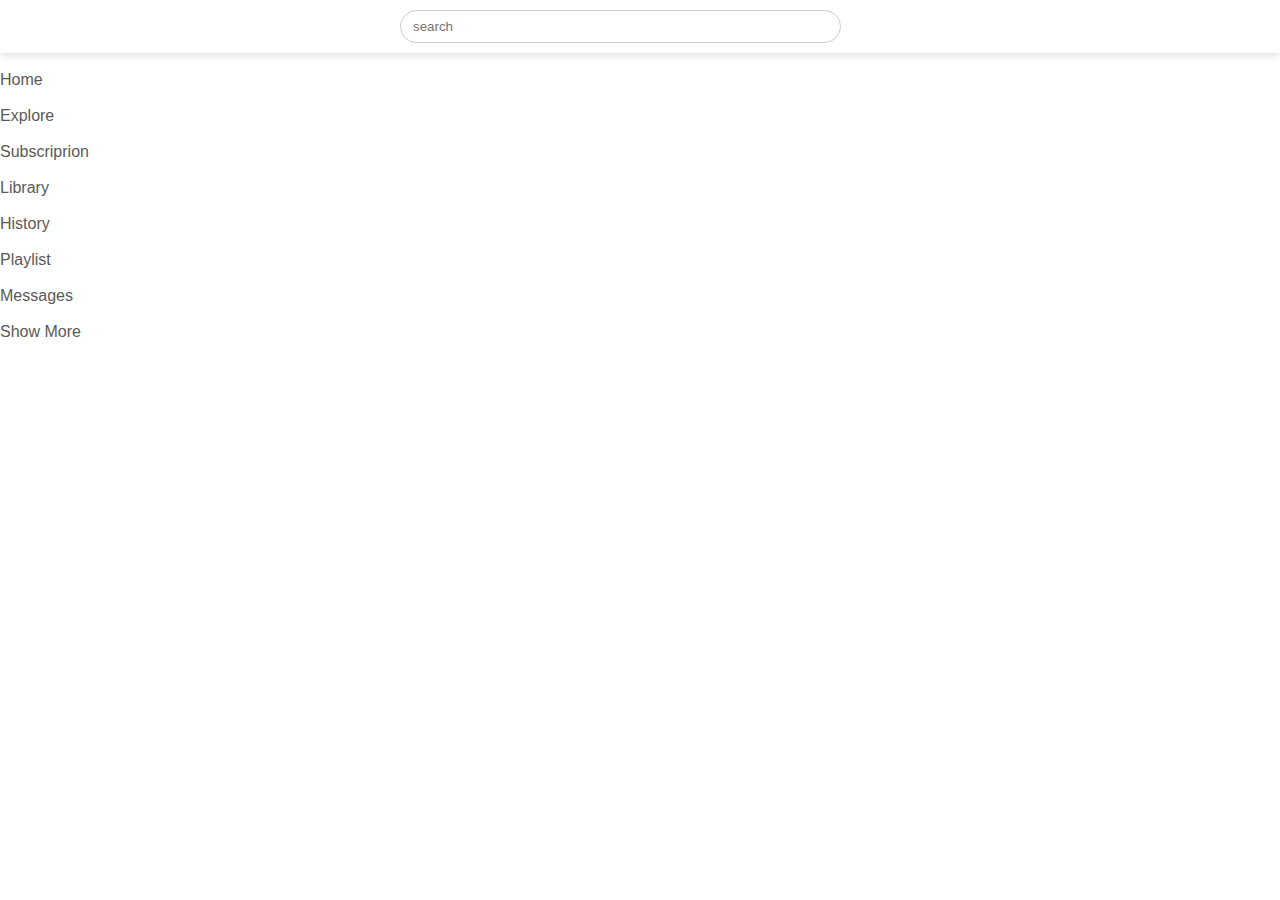
==== index.html @ 0145a204 "Navbar comleted" ====
<!DOCTYPE html>
<html lang="en">
<head>
  <meta charset="UTF-8">
  <meta http-equiv="X-UA-Compatible" content="IE=edge">
  <meta name="viewport" content="width=device-width, initial-scale=1.0">
  <title>You Tube Clone</title>
  <link rel="stylesheet" href="style.css">
</head>
<body>
  
  <nav class="flex-div">
    <div class="nav-left flex-div">
      <img src="images/menu.png" alt="" class="menu-icon">
      <img src="imges/logo.png" alt="" class="logo">
    </div>
    <div class="nav-middle flex-div">
      <div class="search-box flex-div">
        <input type="text" name="" id="" placeholder="search">
        <img src="images/search.png" alt="">
      </div>
      <img src="images/voice-search.png" alt="" class="mic-icon">
    </div>
    <div class="nav-right flex-div">
      <img src="images/upload.png" alt="">
      <img src="images/more.png" alt="">
      <img src="images/notification.png" alt="">
      <img src="images/jack.png" alt="" class="user-icon">
    </div>
  </nav>
  <!-- -------------------------sidebar--------------------- -->
  <div class="sidebar">
    <div class="shortcut-links">
      <a href=""><img src="images/home.png" alt=""><p>Home</p></a>
      <a href=""><img src="images/explore.png" alt=""><p>Explore</p></a>
      <a href=""><img src="images/subscriprion.png" alt=""><p>Subscriprion</p></a>
      <a href=""><img src="images/library.png" alt=""><p>Library</p></a>
      <a href=""><img src="images/history.png" alt=""><p>History</p></a>
      <a href=""><img src="images/playlist.png" alt=""><p>Playlist</p></a>
      <a href=""><img src="images/messages.png" alt=""><p>Messages</p></a>
      <a href=""><img src="images/show-more.png" alt=""><p>Show More</p></a>      
    </div>
  </div>


</body>
</html>
---- style.css ----
*{
  margin: 0; 
  padding: 0;
  font-family:'Segoe UI', Tahoma, Geneva, Verdana, sans-serif;
  box-sizing: border-box;
}
a{
  text-decoration: none;
  color: #5a5a5a;
}
img{
  cursor: pointer;
}
.flex-div{
  display: flex;
  align-items: center;
}
nav{
  padding: 10px 2%;
  justify-content: space-between;
  box-shadow: 0 0 10px rgba(0, 0, 0, 0.2);
  background: #fff;
  position: sticky;
  top:0;
  z-index: 10;
}
.nav-right img{
  width: 25px;
  margin-right: 25px;
}
.nav-right .user-icon{
  width: 35px;
  border-radius: 50%;
  margin-right: 0;
}
.nav-left .menu-icon{
  width: 22px;
  margin-right: 25px;
}
.nav-left .logo{
  width: 130px;
}
.nav-middle .mic-icon{
  width: 16px;
}
.nav-middle .search-box{
  border: 1px solid #ccc;
  margin-right: 15px;
  padding: 8px 12px;
  border-radius: 25px;
}
.nav-middle .search-box input{
  width: 400px;
  border: 0;
  outline: 0;
  background: transparent;
}
.nav-middle .search-box img{
  width: 15px;
  
}
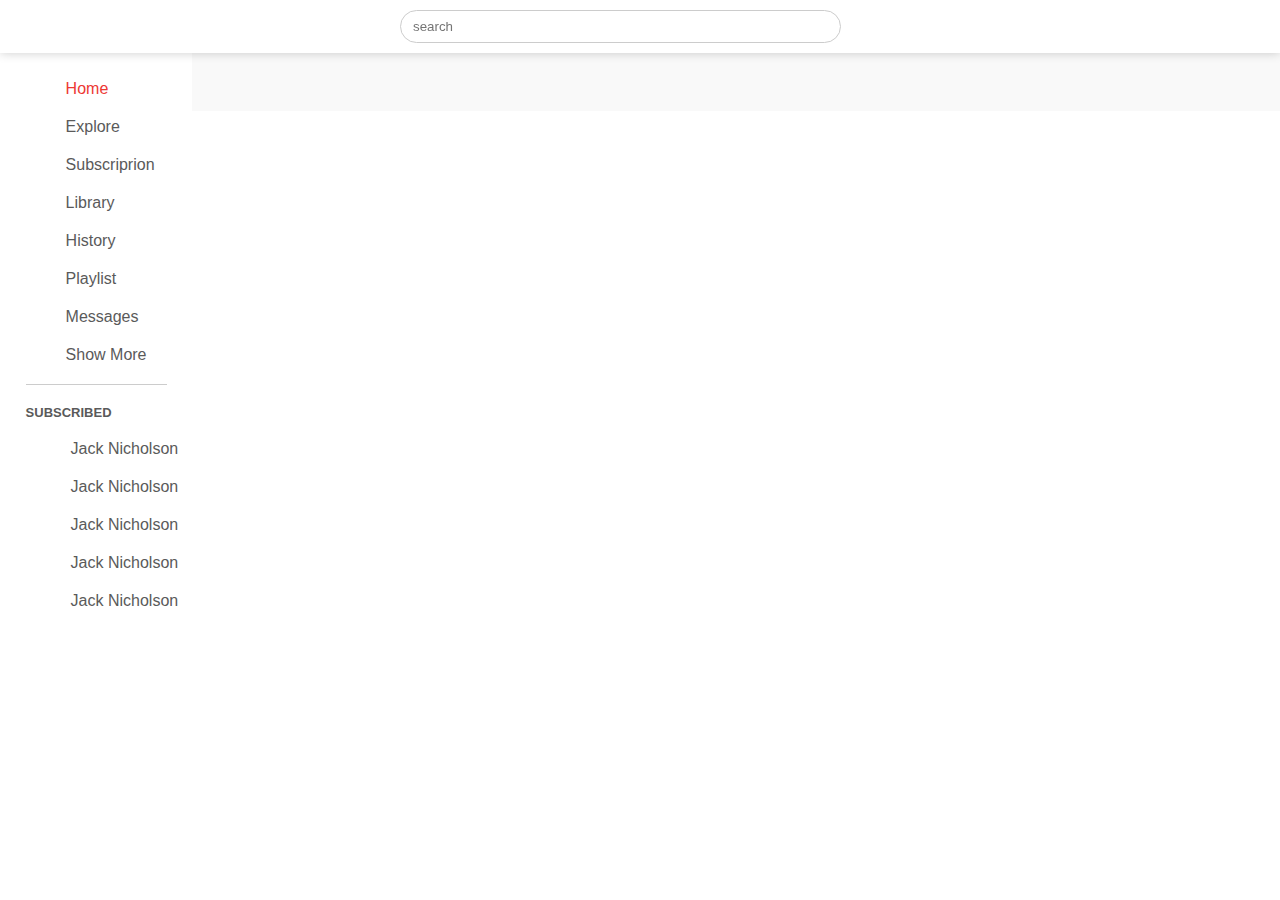
==== commit d0e46b30: "sidebar section completed" ====
--- a/index.html
+++ b/index.html
@@ -12,7 +12,7 @@
   <nav class="flex-div">
     <div class="nav-left flex-div">
       <img src="images/menu.png" alt="" class="menu-icon">
-      <img src="imges/logo.png" alt="" class="logo">
+      <img src="images/logo.png" alt="" class="logo">
     </div>
     <div class="nav-middle flex-div">
       <div class="search-box flex-div">
@@ -38,10 +38,32 @@
       <a href=""><img src="images/history.png" alt=""><p>History</p></a>
       <a href=""><img src="images/playlist.png" alt=""><p>Playlist</p></a>
       <a href=""><img src="images/messages.png" alt=""><p>Messages</p></a>
-      <a href=""><img src="images/show-more.png" alt=""><p>Show More</p></a>      
+      <a href=""><img src="images/show-more.png" alt=""><p>Show More</p></a>
+      <hr>     
+    </div>
+    <div class="subscribed-list">
+      <h3>SUBSCRIBED</h3>
+      <a href=""><img src="images/Jack.png" alt=""><p>Jack Nicholson</p></a>
+      <a href=""><img src="images/Jack.png" alt=""><p>Jack Nicholson</p></a>
+      <a href=""><img src="images/Jack.png" alt=""><p>Jack Nicholson</p></a>
+      <a href=""><img src="images/Jack.png" alt=""><p>Jack Nicholson</p></a>
+      <a href=""><img src="images/Jack.png" alt=""><p>Jack Nicholson</p></a>
     </div>
   </div>
 
+  <!-- =========================main================ -->
 
+  <div class="container">
+    <div class="banner">
+      <img src="images/bnner.png" alt="">
+    </div>
+    <div class="list-container">
+      <div class="video-list"></div>
+    </div>
+
+
+  </div>
+
+<script src="./script.js"></script>
 </body>
 </html>--- a/style.css
+++ b/style.css
@@ -57,5 +57,82 @@
 }
 .nav-middle .search-box img{
   width: 15px;
-  
+}
+
+/* ======sidebar========= */
+.sidebar{
+  background: #fff;
+  width: 15%;
+  height: 100vh;
+  position: fixed;
+  top: 0;
+  padding-left: 2%;
+  padding-top: 80px;
+}
+.shortcut-links a img{
+  width: 20px;
+  margin-right: 20px;
+}
+.shortcut-links a{
+  display: flex;
+  align-items: center;
+  margin-bottom: 20px;
+  width: fit-content;
+  flex-wrap: wrap;
+}
+.shortcut-links a:first-child{
+  color: #ed3833;
+}
+.sidebar hr{
+  border: 0;
+  height: 1px;
+  background: #ccc;
+  width: 85%;
+}
+.subscribed-list h3{
+  font-size: 13px;
+  margin: 20px 0;
+  color: #5a5a5a;
+}
+.subscribed-list a{
+  display: flex;
+  align-items: center;
+  margin-bottom: 20px;
+  width: fit-content;
+  flex-wrap: wrap;
+}
+.subscribed-list a img{
+  width: 25px;
+  border-radius: 50%;
+  margin-right: 20px;
+}
+.small-sidebar{
+  width: 5%;
+}
+.small-sidebar a p{
+  display: none;
+}
+.small-sidebar h3{
+  display: none;
+}
+.small-sidebar hr{
+  width: 50%;
+  margin-bottom: 25px;
+}
+
+/* =============main=============== */
+
+.container{
+  background: #f9f9f9;
+  padding-left: 17%;
+  padding-right: 2%;
+  padding-top:20px;
+  padding-bottom: 20px;
+}
+.banner{
+  width: 100%;
+}
+.banner img{
+  width: 100%;
+  border-radius: 8px;
 }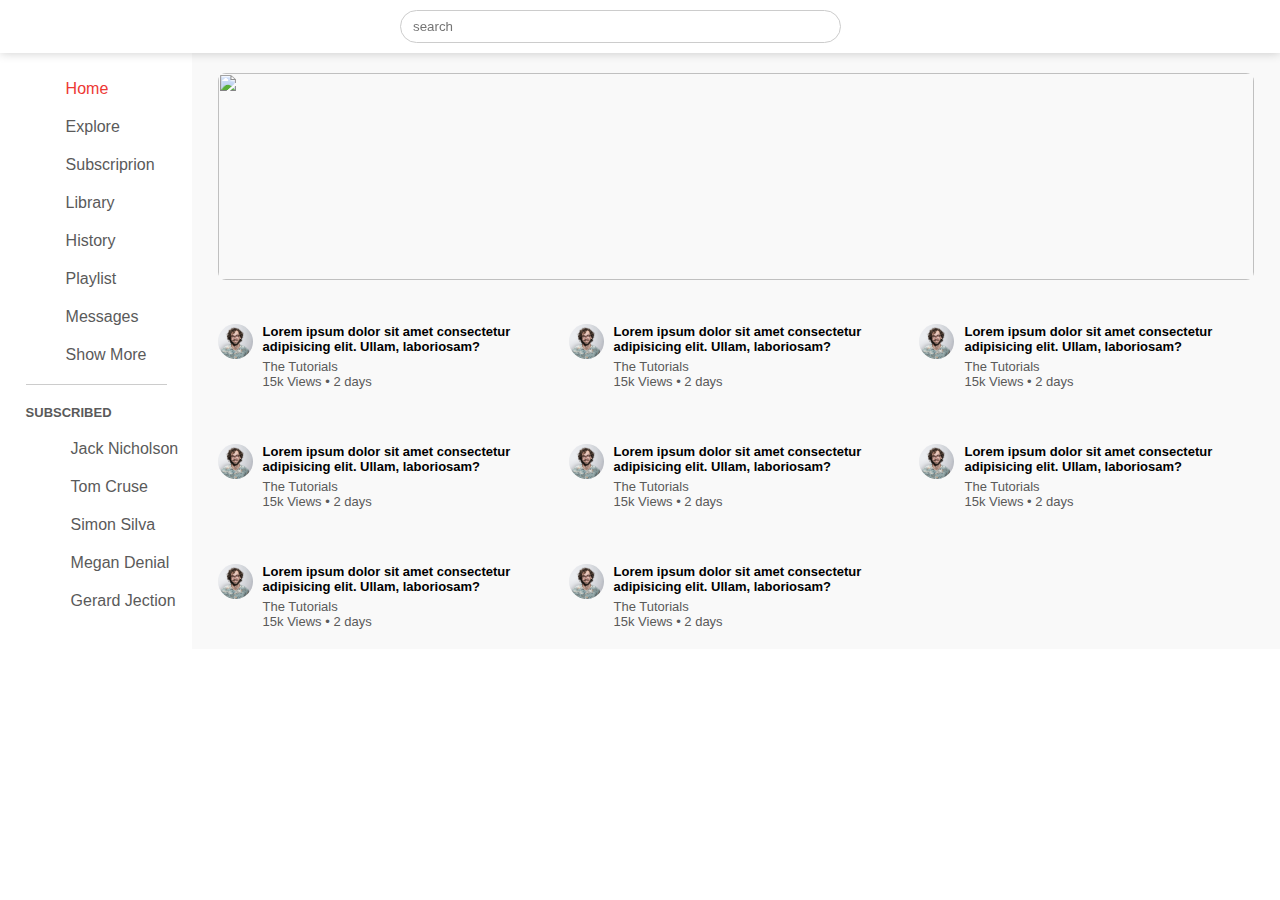
==== commit 64205fb5: "Main section Completed" ====
--- a/index.html
+++ b/index.html
@@ -8,12 +8,14 @@
   <link rel="stylesheet" href="style.css">
 </head>
 <body>
-  
+  <!-- ------nav section start it's divide into 3 part---------- -->
+  <!-- --------------nav-left----------- -->
   <nav class="flex-div">
     <div class="nav-left flex-div">
       <img src="images/menu.png" alt="" class="menu-icon">
       <img src="images/logo.png" alt="" class="logo">
     </div>
+    <!-- -----------nav-middle--------------------- -->
     <div class="nav-middle flex-div">
       <div class="search-box flex-div">
         <input type="text" name="" id="" placeholder="search">
@@ -21,6 +23,7 @@
       </div>
       <img src="images/voice-search.png" alt="" class="mic-icon">
     </div>
+    <!-- ----------------nav-right-------------------- -->
     <div class="nav-right flex-div">
       <img src="images/upload.png" alt="">
       <img src="images/more.png" alt="">
@@ -28,7 +31,10 @@
       <img src="images/jack.png" alt="" class="user-icon">
     </div>
   </nav>
-  <!-- -------------------------sidebar--------------------- -->
+  <!-- ------------------nav section END----------------- -->
+
+
+  <!-- -------------------sidebar start--------------------- -->
   <div class="sidebar">
     <div class="shortcut-links">
       <a href=""><img src="images/home.png" alt=""><p>Home</p></a>
@@ -44,24 +50,113 @@
     <div class="subscribed-list">
       <h3>SUBSCRIBED</h3>
       <a href=""><img src="images/Jack.png" alt=""><p>Jack Nicholson</p></a>
-      <a href=""><img src="images/Jack.png" alt=""><p>Jack Nicholson</p></a>
-      <a href=""><img src="images/Jack.png" alt=""><p>Jack Nicholson</p></a>
-      <a href=""><img src="images/Jack.png" alt=""><p>Jack Nicholson</p></a>
-      <a href=""><img src="images/Jack.png" alt=""><p>Jack Nicholson</p></a>
+      <a href=""><img src="images/tom.png" alt=""><p>Tom Cruse</p></a>
+      <a href=""><img src="images/simon.png" alt=""><p>Simon Silva</p></a>
+      <a href=""><img src="images/megan.png" alt=""><p>Megan Denial</p></a>
+      <a href=""><img src="images/gerard.png" alt=""><p>Gerard Jection</p></a>
     </div>
   </div>
+    <!-- -------------------sidebar END--------------------- -->
 
-  <!-- =========================main================ -->
+
+  <!-- =========================main start ================ -->
 
   <div class="container">
     <div class="banner">
-      <img src="images/bnner.png" alt="">
+      <img src="images/banner.png" alt="" class="banner-image">
     </div>
     <div class="list-container">
-      <div class="video-list"></div>
+      <div class="video-list">
+        <a href=""><img src="images/thumbnail1.png" class="thumbnail" alt=""></a>
+        <div class="flex-div">
+          <img src="Images/Jack.png" alt="">
+          <div class="video-info">
+            <a href="">Lorem ipsum dolor sit amet consectetur adipisicing elit. Ullam, laboriosam?</a>
+            <p>The Tutorials</p>
+            <p>15k Views &bull; 2 days</p>
+          </div>
+        </div>
+      </div>
+      <div class="video-list">
+        <a href=""><img src="images/thumbnail2.png" class="thumbnail" alt=""></a>
+        <div class="flex-div">
+          <img src="Images/Jack.png" alt="">
+          <div class="video-info">
+            <a href="">Lorem ipsum dolor sit amet consectetur adipisicing elit. Ullam, laboriosam?</a>
+            <p>The Tutorials</p>
+            <p>15k Views &bull; 2 days</p>
+          </div>
+        </div>
+      </div>
+      <div class="video-list">
+        <a href=""><img src="images/thumbnail3.png" class="thumbnail" alt=""></a>
+        <div class="flex-div">
+          <img src="Images/Jack.png" alt="">
+          <div class="video-info">
+            <a href="">Lorem ipsum dolor sit amet consectetur adipisicing elit. Ullam, laboriosam?</a>
+            <p>The Tutorials</p>
+            <p>15k Views &bull; 2 days</p>
+          </div>
+        </div>
+      </div>
+      <div class="video-list">
+        <a href=""><img src="images/thumbnail4.png" class="thumbnail" alt=""></a>
+        <div class="flex-div">
+          <img src="Images/Jack.png" alt="">
+          <div class="video-info">
+            <a href="">Lorem ipsum dolor sit amet consectetur adipisicing elit. Ullam, laboriosam?</a>
+            <p>The Tutorials</p>
+            <p>15k Views &bull; 2 days</p>
+          </div>
+        </div>
+      </div>
+      <div class="video-list">
+        <a href=""><img src="images/thumbnail5.png" class="thumbnail" alt=""></a>
+        <div class="flex-div">
+          <img src="Images/Jack.png" alt="">
+          <div class="video-info">
+            <a href="">Lorem ipsum dolor sit amet consectetur adipisicing elit. Ullam, laboriosam?</a>
+            <p>The Tutorials</p>
+            <p>15k Views &bull; 2 days</p>
+          </div>
+        </div>
+      </div>
+      <div class="video-list">
+        <a href=""><img src="images/thumbnail6.png" class="thumbnail" alt=""></a>
+        <div class="flex-div">
+          <img src="Images/Jack.png" alt="">
+          <div class="video-info">
+            <a href="">Lorem ipsum dolor sit amet consectetur adipisicing elit. Ullam, laboriosam?</a>
+            <p>The Tutorials</p>
+            <p>15k Views &bull; 2 days</p>
+          </div>
+        </div>
+      </div>
+      <div class="video-list">
+        <a href=""><img src="images/thumbnail7.png" class="thumbnail" alt=""></a>
+        <div class="flex-div">
+          <img src="Images/Jack.png" alt="">
+          <div class="video-info">
+            <a href="">Lorem ipsum dolor sit amet consectetur adipisicing elit. Ullam, laboriosam?</a>
+            <p>The Tutorials</p>
+            <p>15k Views &bull; 2 days</p>
+          </div>
+        </div>
+      </div>
+      <div class="video-list">
+        <a href=""><img src="images/thumbnail8.png" class="thumbnail" alt=""></a>
+        <div class="flex-div">
+          <img src="Images/Jack.png" alt="">
+          <div class="video-info">
+            <a href="">Lorem ipsum dolor sit amet consectetur adipisicing elit. Ullam, laboriosam?</a>
+            <p>The Tutorials</p>
+            <p>15k Views &bull; 2 days</p>
+          </div>
+        </div>
+      </div>
+        <!-- =========================main END ================ -->
+
     </div>
-
-
   </div>
 
 <script src="./script.js"></script>
--- a/style.css
+++ b/style.css
@@ -1,7 +1,7 @@
 *{
   margin: 0; 
   padding: 0;
-  font-family:'Segoe UI', Tahoma, Geneva, Verdana, sans-serif;
+  font-family:'Franklin Gothic Medium', 'Arial Narrow', Arial, sans-serif;
   box-sizing: border-box;
 }
 a{
@@ -129,10 +129,61 @@
   padding-top:20px;
   padding-bottom: 20px;
 }
+.large-container{
+  padding-left: 7%;
+}
+.banner-image{
+  height: 23vh;
+}
 .banner{
   width: 100%;
 }
 .banner img{
   width: 100%;
   border-radius: 8px;
+}
+.list-container{
+  display: grid;
+  grid-template-columns: repeat(auto-fit, minmax(250px, 1fr));
+  grid-column-gap: 16px;
+  grid-row-gap: 30px;
+  margin-top: 15px;
+}
+.video-list .thumbnail{
+  width: 100%;
+  border-radius: 5px;
+}
+.video-list .flex-div{
+  align-items: flex-start;
+  margin-top: 7px;
+}
+.video-list .flex-div img{
+  width: 35px;
+  margin-right: 10px;
+  border-radius: 50%;
+}
+.video-info{
+  color: #5a5a5a;
+  font-size: 13px;
+}
+.video-info a{
+  color: #000;
+  font-weight: 600;
+  display: block;
+  margin-bottom: 5px;
+}
+
+
+
+
+@media (max-width:900px){
+  .menu-icon{display: none;}
+  .sidebar{display: none;}
+  .banner-image{height: 13vh;}
+  .container, .large-container{padding-left: 5%;padding-right: 5%;}
+  .nav-right img{display: none;}
+  .nav-right .user-icon{display: block;width: 30px;}
+  .nav-middle .search-box input{width: 100px;}
+  .nav-middle .mic-icon{display: none;}
+  .logo{width: 90px;}
 }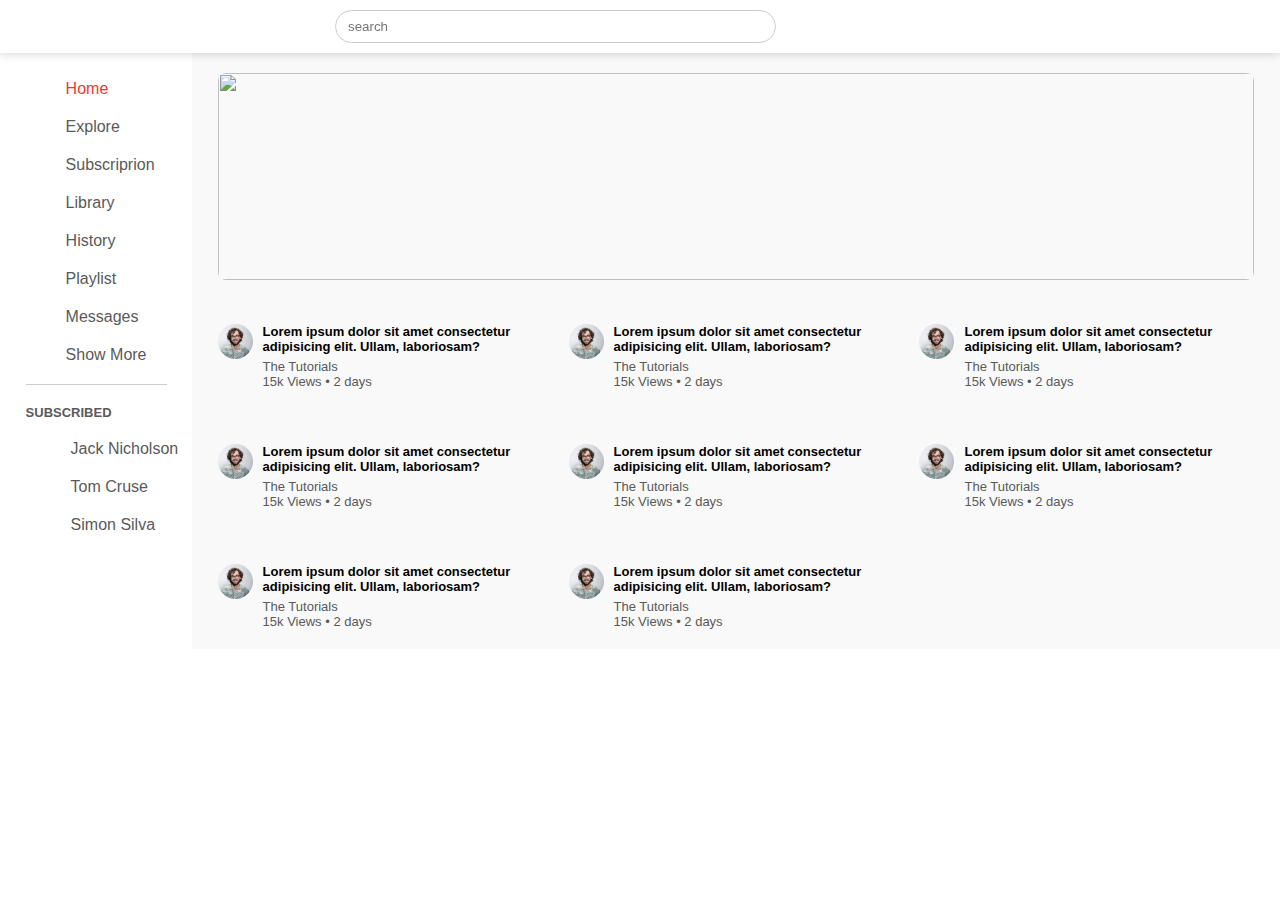
==== commit 53c8d4fe: "play-video page compleated" ====
--- a/index.html
+++ b/index.html
@@ -1,5 +1,6 @@
 <!DOCTYPE html>
 <html lang="en">
+
 <head>
   <meta charset="UTF-8">
   <meta http-equiv="X-UA-Compatible" content="IE=edge">
@@ -7,13 +8,15 @@
   <title>You Tube Clone</title>
   <link rel="stylesheet" href="style.css">
 </head>
+
 <body>
   <!-- ------nav section start it's divide into 3 part---------- -->
   <!-- --------------nav-left----------- -->
   <nav class="flex-div">
     <div class="nav-left flex-div">
       <img src="images/menu.png" alt="" class="menu-icon">
-      <img src="images/logo.png" alt="" class="logo">
+      <a href="index.html"><img src="images/logo.png" alt="" class="logo">
+      </a>
     </div>
     <!-- -----------nav-middle--------------------- -->
     <div class="nav-middle flex-div">
@@ -37,26 +40,47 @@
   <!-- -------------------sidebar start--------------------- -->
   <div class="sidebar">
     <div class="shortcut-links">
-      <a href=""><img src="images/home.png" alt=""><p>Home</p></a>
-      <a href=""><img src="images/explore.png" alt=""><p>Explore</p></a>
-      <a href=""><img src="images/subscriprion.png" alt=""><p>Subscriprion</p></a>
-      <a href=""><img src="images/library.png" alt=""><p>Library</p></a>
-      <a href=""><img src="images/history.png" alt=""><p>History</p></a>
-      <a href=""><img src="images/playlist.png" alt=""><p>Playlist</p></a>
-      <a href=""><img src="images/messages.png" alt=""><p>Messages</p></a>
-      <a href=""><img src="images/show-more.png" alt=""><p>Show More</p></a>
-      <hr>     
+      <a href=""><img src="images/home.png" alt="">
+        <p>Home</p>
+      </a>
+      <a href=""><img src="images/explore.png" alt="">
+        <p>Explore</p>
+      </a>
+      <a href=""><img src="images/subscriprion.png" alt="">
+        <p>Subscriprion</p>
+      </a>
+      <a href=""><img src="images/library.png" alt="">
+        <p>Library</p>
+      </a>
+      <a href=""><img src="images/history.png" alt="">
+        <p>History</p>
+      </a>
+      <a href=""><img src="images/playlist.png" alt="">
+        <p>Playlist</p>
+      </a>
+      <a href=""><img src="images/messages.png" alt="">
+        <p>Messages</p>
+      </a>
+      <a href=""><img src="images/show-more.png" alt="">
+        <p>Show More</p>
+      </a>
+      <hr>
     </div>
     <div class="subscribed-list">
       <h3>SUBSCRIBED</h3>
-      <a href=""><img src="images/Jack.png" alt=""><p>Jack Nicholson</p></a>
-      <a href=""><img src="images/tom.png" alt=""><p>Tom Cruse</p></a>
-      <a href=""><img src="images/simon.png" alt=""><p>Simon Silva</p></a>
-      <a href=""><img src="images/megan.png" alt=""><p>Megan Denial</p></a>
-      <a href=""><img src="images/gerard.png" alt=""><p>Gerard Jection</p></a>
+      <a href=""><img src="images/Jack.png" alt="">
+        <p>Jack Nicholson</p>
+      </a>
+      <a href=""><img src="images/tom.png" alt="">
+        <p>Tom Cruse</p>
+      </a>
+      <a href=""><img src="images/simon.png" alt="">
+        <p>Simon Silva</p>
+      </a>
+      </a>
     </div>
   </div>
-    <!-- -------------------sidebar END--------------------- -->
+  <!-- -------------------sidebar END--------------------- -->
 
 
   <!-- =========================main start ================ -->
@@ -67,11 +91,11 @@
     </div>
     <div class="list-container">
       <div class="video-list">
-        <a href=""><img src="images/thumbnail1.png" class="thumbnail" alt=""></a>
+        <a href="play-video.html"><img src="images/thumbnail1.png" class="thumbnail" alt=""></a>
         <div class="flex-div">
           <img src="Images/Jack.png" alt="">
           <div class="video-info">
-            <a href="">Lorem ipsum dolor sit amet consectetur adipisicing elit. Ullam, laboriosam?</a>
+            <a href="play-video.html">Lorem ipsum dolor sit amet consectetur adipisicing elit. Ullam, laboriosam?</a>
             <p>The Tutorials</p>
             <p>15k Views &bull; 2 days</p>
           </div>
@@ -154,11 +178,12 @@
           </div>
         </div>
       </div>
-        <!-- =========================main END ================ -->
+      <!-- =========================main END ================ -->
 
     </div>
   </div>
 
-<script src="./script.js"></script>
+  <script src="./script.js"></script>
 </body>
+
 </html>--- a/style.css
+++ b/style.css
@@ -1,66 +1,66 @@
-*{
-  margin: 0; 
+* {
+  margin: 0;
   padding: 0;
-  font-family:'Franklin Gothic Medium', 'Arial Narrow', Arial, sans-serif;
+  font-family: "poppins", sans-serif;
   box-sizing: border-box;
 }
-a{
+a {
   text-decoration: none;
   color: #5a5a5a;
 }
-img{
+img {
   cursor: pointer;
 }
-.flex-div{
-  display: flex;
-  align-items: center;
-}
-nav{
+.flex-div {
+  display: flex;
+  align-items: center;
+}
+nav {
   padding: 10px 2%;
   justify-content: space-between;
   box-shadow: 0 0 10px rgba(0, 0, 0, 0.2);
   background: #fff;
   position: sticky;
-  top:0;
+  top: 0;
   z-index: 10;
 }
-.nav-right img{
+.nav-right img {
   width: 25px;
   margin-right: 25px;
 }
-.nav-right .user-icon{
+.nav-right .user-icon {
   width: 35px;
   border-radius: 50%;
   margin-right: 0;
 }
-.nav-left .menu-icon{
+.nav-left .menu-icon {
   width: 22px;
   margin-right: 25px;
 }
-.nav-left .logo{
+.nav-left .logo {
   width: 130px;
 }
-.nav-middle .mic-icon{
+.nav-middle .mic-icon {
   width: 16px;
 }
-.nav-middle .search-box{
+.nav-middle .search-box {
   border: 1px solid #ccc;
   margin-right: 15px;
   padding: 8px 12px;
   border-radius: 25px;
 }
-.nav-middle .search-box input{
+.nav-middle .search-box input {
   width: 400px;
   border: 0;
   outline: 0;
   background: transparent;
 }
-.nav-middle .search-box img{
+.nav-middle .search-box img {
   width: 15px;
 }
 
 /* ======sidebar========= */
-.sidebar{
+.sidebar {
   background: #fff;
   width: 15%;
   height: 100vh;
@@ -69,121 +69,325 @@
   padding-left: 2%;
   padding-top: 80px;
 }
-.shortcut-links a img{
+.shortcut-links a img {
   width: 20px;
   margin-right: 20px;
 }
-.shortcut-links a{
+.shortcut-links a {
   display: flex;
   align-items: center;
   margin-bottom: 20px;
   width: fit-content;
   flex-wrap: wrap;
 }
-.shortcut-links a:first-child{
+.shortcut-links a:first-child {
   color: #ed3833;
 }
-.sidebar hr{
+.sidebar hr {
   border: 0;
   height: 1px;
   background: #ccc;
   width: 85%;
 }
-.subscribed-list h3{
+.subscribed-list h3 {
   font-size: 13px;
   margin: 20px 0;
   color: #5a5a5a;
 }
-.subscribed-list a{
+.subscribed-list a {
   display: flex;
   align-items: center;
   margin-bottom: 20px;
   width: fit-content;
   flex-wrap: wrap;
 }
-.subscribed-list a img{
+.subscribed-list a img {
   width: 25px;
   border-radius: 50%;
   margin-right: 20px;
 }
-.small-sidebar{
+.small-sidebar {
   width: 5%;
 }
-.small-sidebar a p{
+.small-sidebar a p {
   display: none;
 }
-.small-sidebar h3{
+.small-sidebar h3 {
   display: none;
 }
-.small-sidebar hr{
+.small-sidebar hr {
   width: 50%;
   margin-bottom: 25px;
 }
 
 /* =============main=============== */
 
-.container{
+.container {
   background: #f9f9f9;
   padding-left: 17%;
   padding-right: 2%;
-  padding-top:20px;
+  padding-top: 20px;
   padding-bottom: 20px;
 }
-.large-container{
+.large-container {
   padding-left: 7%;
 }
-.banner-image{
+.banner-image {
   height: 23vh;
 }
-.banner{
-  width: 100%;
-}
-.banner img{
+.banner {
+  width: 100%;
+}
+.banner img {
   width: 100%;
   border-radius: 8px;
 }
-.list-container{
+.list-container {
   display: grid;
   grid-template-columns: repeat(auto-fit, minmax(250px, 1fr));
   grid-column-gap: 16px;
   grid-row-gap: 30px;
   margin-top: 15px;
 }
-.video-list .thumbnail{
+.video-list .thumbnail {
   width: 100%;
   border-radius: 5px;
 }
-.video-list .flex-div{
+.video-list .flex-div {
   align-items: flex-start;
   margin-top: 7px;
 }
-.video-list .flex-div img{
+.video-list .flex-div img {
   width: 35px;
   margin-right: 10px;
   border-radius: 50%;
 }
-.video-info{
+.video-info {
   color: #5a5a5a;
   font-size: 13px;
 }
-.video-info a{
+.video-info a {
   color: #000;
   font-weight: 600;
   display: block;
   margin-bottom: 5px;
 }
 
-
-
-
-@media (max-width:900px){
-  .menu-icon{display: none;}
-  .sidebar{display: none;}
-  .banner-image{height: 13vh;}
-  .container, .large-container{padding-left: 5%;padding-right: 5%;}
-  .nav-right img{display: none;}
-  .nav-right .user-icon{display: block;width: 30px;}
-  .nav-middle .search-box input{width: 100px;}
-  .nav-middle .mic-icon{display: none;}
-  .logo{width: 90px;}
-}+@media (max-width: 900px) {
+  .menu-icon {
+    display: none;
+  }
+  .sidebar {
+    display: none;
+  }
+  .banner-image {
+    height: 13vh;
+  }
+  .container,
+  .large-container {
+    padding-left: 5%;
+    padding-right: 5%;
+  }
+  .nav-right img {
+    display: none;
+  }
+  .nav-right .user-icon {
+    display: block;
+    width: 30px;
+  }
+  .nav-middle .search-box input {
+    width: 100px;
+  }
+  .nav-middle .mic-icon {
+    display: none;
+  }
+  .logo {
+    width: 90px;
+  }
+}
+
+/* ================play video page================== */
+.play-container {
+  padding-left: 2%;
+}
+.row {
+  display: flex;
+  justify-content: space-between;
+  flex-wrap: wrap;
+}
+.play-video {
+  flex-basis: 69%;
+}
+.right-sidebar {
+  flex-basis: 30%;
+}
+.play-video video {
+  width: 100%;
+}
+.side-video-list {
+  display: flex;
+  justify-content: space-between;
+  margin-bottom: 8px;
+}
+.side-video-list img {
+  width: 100%;
+}
+.side-video-list .small-thumbnail {
+  flex-basis: 49%;
+}
+.side-video-list .video-info {
+  flex-basis: 49%;
+}
+.play-video h3 {
+  font-weight: 600;
+  font-size: 22px;
+}
+.play-video-info {
+  display: flex;
+  justify-content: space-between;
+  align-items: center;
+  flex-wrap: wrap;
+  margin-top: 10px;
+  font-size: 14px;
+  color: #5a5a5a;
+}
+.play-video-info a img {
+  width: 20px;
+  margin-right: 8px;
+}
+.play-video-info a {
+  display: inline-flex;
+  align-items: center;
+  margin-left: 15px;
+}
+.play-video hr {
+  border: 0;
+  height: 1px;
+  background: #ccc;
+  margin: 10px 0;
+}
+.row .play-video .tags a {
+  color: #0000ff;
+}
+.publisher {
+  display: flex;
+  align-items: center;
+  margin-top: 20px;
+}
+.publisher div {
+  flex: 1;
+  line-height: 18px;
+}
+.publisher img {
+  width: 40px;
+  border-radius: 50%;
+  margin-right: 15px;
+}
+.publisher div p {
+  color: #000;
+  font-weight: 600;
+  font-size: 18px;
+}
+.publisher div span {
+  font-size: 13px;
+  color: #5a5a5a;
+}
+.publisher button {
+  background: red;
+  color: #fff;
+  padding: 8px 30px;
+  border: 0;
+  outline: 0;
+  border-radius: 4px;
+  cursor: pointer;
+}
+.video-discription {
+  padding-left: 55px;
+  margin: 15px 0;
+}
+.video-discription p {
+  font-size: 14px;
+  margin-bottom: 5px;
+  color: #5a5a5a;
+}
+.video-discription h4 {
+  font-size: 14px;
+  color: #5a5a5a;
+  margin-top: 15px;
+}
+.add-comment {
+  display: flex;
+  align-items: center;
+  margin: 30px 0;
+}
+.add-comment img {
+  border-radius: 50%;
+  width: 35px;
+  margin-right: 15px;
+}
+.add-comment input {
+  border: 0;
+  outline: 0;
+  border-bottom: 1px solid #ccc;
+  width: 100%;
+  padding-top: 10px;
+  background: transparent;
+}
+.old-comments {
+  display: flex;
+  align-items: center;
+  margin: 20px 0;
+}
+.old-comments img {
+  width: 35px;
+  border-radius: 50%;
+  margin-right: 15px;
+}
+.old-comments h3 {
+  font-size: 14px;
+  margin-bottom: 2px;
+}
+.old-comments h3 span {
+  font-size: 12px;
+  color: #5a5a5a;
+  font-weight: 500;
+  margin-left: 8px;
+}
+.old-comments .comment-action {
+  display: flex;
+  align-items: center;
+  margin: 8px 0;
+  font-size: 14px;
+}
+.old-comments .comment-action img {
+  border-radius: 0;
+  width: 20px;
+  margin-right: 5px;
+}
+.old-comments .comment-action span {
+  margin-right: 20px;
+  color: #5a5a5a;
+}
+.old-comments .comment-action a {
+  color: #0000ff;
+}
+
+@media (max-width: 900px) {
+  .play-video {
+    flex-basis: 100%;
+  }
+  .right-sidebar {
+    flex-basis: 100%;
+  }
+  .play-container {
+    padding-left: 5%;
+  }
+  .video-discription {
+    padding-left: 0;
+  }
+  .play-video .play-video-info a {
+    margin-left: 0;
+    margin-right: 15px;
+    margin-top: 15px;
+  }
+}
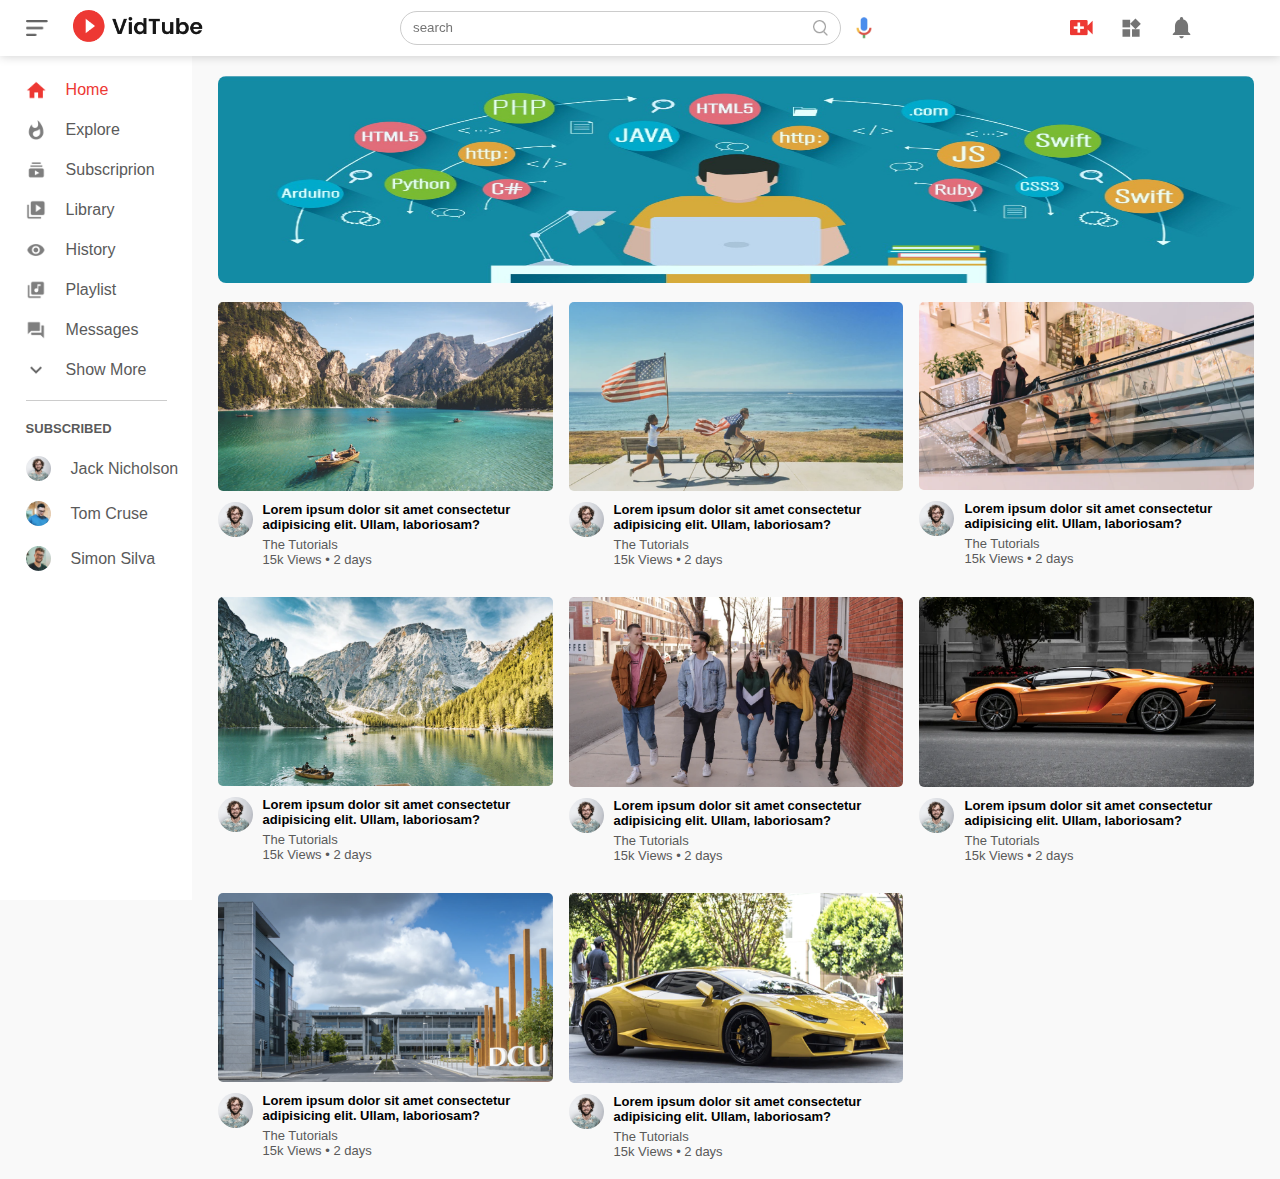
==== commit bf4089d2: "Correct the path af images ./ included to see the images on hosted link" ====
--- a/index.html
+++ b/index.html
@@ -6,7 +6,7 @@
   <meta http-equiv="X-UA-Compatible" content="IE=edge">
   <meta name="viewport" content="width=device-width, initial-scale=1.0">
   <title>You Tube Clone</title>
-  <link rel="stylesheet" href="style.css">
+  <link rel="stylesheet" href="./style.css">
 </head>
 
 <body>
@@ -14,24 +14,24 @@
   <!-- --------------nav-left----------- -->
   <nav class="flex-div">
     <div class="nav-left flex-div">
-      <img src="images/menu.png" alt="" class="menu-icon">
-      <a href="index.html"><img src="images/logo.png" alt="" class="logo">
+      <img src="./Images/menu.png" alt="" class="menu-icon">
+      <a href="index.html"><img src="./Images/logo.png" alt="" class="logo">
       </a>
     </div>
     <!-- -----------nav-middle--------------------- -->
     <div class="nav-middle flex-div">
       <div class="search-box flex-div">
         <input type="text" name="" id="" placeholder="search">
-        <img src="images/search.png" alt="">
+        <img src="./Images/search.png" alt="">
       </div>
-      <img src="images/voice-search.png" alt="" class="mic-icon">
+      <img src="./Images/voice-search.png" alt="" class="mic-icon">
     </div>
     <!-- ----------------nav-right-------------------- -->
     <div class="nav-right flex-div">
-      <img src="images/upload.png" alt="">
-      <img src="images/more.png" alt="">
-      <img src="images/notification.png" alt="">
-      <img src="images/jack.png" alt="" class="user-icon">
+      <img src="./Images/upload.png" alt="">
+      <img src="./Images/more.png" alt="">
+      <img src="./Images/notification.png" alt="">
+      <img src="./Images/jack.png" alt="" class="user-icon">
     </div>
   </nav>
   <!-- ------------------nav section END----------------- -->
@@ -40,41 +40,41 @@
   <!-- -------------------sidebar start--------------------- -->
   <div class="sidebar">
     <div class="shortcut-links">
-      <a href=""><img src="images/home.png" alt="">
+      <a href=""><img src="./Images/home.png" alt="">
         <p>Home</p>
       </a>
-      <a href=""><img src="images/explore.png" alt="">
+      <a href=""><img src="./Images/explore.png" alt="">
         <p>Explore</p>
       </a>
-      <a href=""><img src="images/subscriprion.png" alt="">
+      <a href=""><img src="./Images/subscriprion.png" alt="">
         <p>Subscriprion</p>
       </a>
-      <a href=""><img src="images/library.png" alt="">
+      <a href=""><img src="./Images/library.png" alt="">
         <p>Library</p>
       </a>
-      <a href=""><img src="images/history.png" alt="">
+      <a href=""><img src="./Images/history.png" alt="">
         <p>History</p>
       </a>
-      <a href=""><img src="images/playlist.png" alt="">
+      <a href=""><img src="./Images/playlist.png" alt="">
         <p>Playlist</p>
       </a>
-      <a href=""><img src="images/messages.png" alt="">
+      <a href=""><img src="./Images/messages.png" alt="">
         <p>Messages</p>
       </a>
-      <a href=""><img src="images/show-more.png" alt="">
+      <a href=""><img src="./Images/show-more.png" alt="">
         <p>Show More</p>
       </a>
       <hr>
     </div>
     <div class="subscribed-list">
       <h3>SUBSCRIBED</h3>
-      <a href=""><img src="images/Jack.png" alt="">
+      <a href=""><img src="./Images/Jack.png" alt="">
         <p>Jack Nicholson</p>
       </a>
-      <a href=""><img src="images/tom.png" alt="">
+      <a href=""><img src="./Images/tom.png" alt="">
         <p>Tom Cruse</p>
       </a>
-      <a href=""><img src="images/simon.png" alt="">
+      <a href=""><img src="./Images/simon.png" alt="">
         <p>Simon Silva</p>
       </a>
       </a>
@@ -87,13 +87,13 @@
 
   <div class="container">
     <div class="banner">
-      <img src="images/banner.png" alt="" class="banner-image">
+      <img src="./Images/banner.png" alt="" class="banner-image">
     </div>
     <div class="list-container">
       <div class="video-list">
-        <a href="play-video.html"><img src="images/thumbnail1.png" class="thumbnail" alt=""></a>
+        <a href="play-video.html"><img src="./Images/thumbnail1.png" class="thumbnail" alt=""></a>
         <div class="flex-div">
-          <img src="Images/Jack.png" alt="">
+          <img src="./Images/Jack.png" alt="">
           <div class="video-info">
             <a href="play-video.html">Lorem ipsum dolor sit amet consectetur adipisicing elit. Ullam, laboriosam?</a>
             <p>The Tutorials</p>
@@ -102,9 +102,9 @@
         </div>
       </div>
       <div class="video-list">
-        <a href=""><img src="images/thumbnail2.png" class="thumbnail" alt=""></a>
+        <a href=""><img src="./Images/thumbnail2.png" class="thumbnail" alt=""></a>
         <div class="flex-div">
-          <img src="Images/Jack.png" alt="">
+          <img src="./Images/Jack.png" alt="">
           <div class="video-info">
             <a href="">Lorem ipsum dolor sit amet consectetur adipisicing elit. Ullam, laboriosam?</a>
             <p>The Tutorials</p>
@@ -113,9 +113,9 @@
         </div>
       </div>
       <div class="video-list">
-        <a href=""><img src="images/thumbnail3.png" class="thumbnail" alt=""></a>
+        <a href=""><img src="./Images/thumbnail3.png" class="thumbnail" alt=""></a>
         <div class="flex-div">
-          <img src="Images/Jack.png" alt="">
+          <img src="./Images/Jack.png" alt="">
           <div class="video-info">
             <a href="">Lorem ipsum dolor sit amet consectetur adipisicing elit. Ullam, laboriosam?</a>
             <p>The Tutorials</p>
@@ -124,9 +124,9 @@
         </div>
       </div>
       <div class="video-list">
-        <a href=""><img src="images/thumbnail4.png" class="thumbnail" alt=""></a>
+        <a href=""><img src="./Images/thumbnail4.png" class="thumbnail" alt=""></a>
         <div class="flex-div">
-          <img src="Images/Jack.png" alt="">
+          <img src="./Images/Jack.png" alt="">
           <div class="video-info">
             <a href="">Lorem ipsum dolor sit amet consectetur adipisicing elit. Ullam, laboriosam?</a>
             <p>The Tutorials</p>
@@ -135,9 +135,9 @@
         </div>
       </div>
       <div class="video-list">
-        <a href=""><img src="images/thumbnail5.png" class="thumbnail" alt=""></a>
+        <a href=""><img src="./Images/thumbnail5.png" class="thumbnail" alt=""></a>
         <div class="flex-div">
-          <img src="Images/Jack.png" alt="">
+          <img src="./Images/Jack.png" alt="">
           <div class="video-info">
             <a href="">Lorem ipsum dolor sit amet consectetur adipisicing elit. Ullam, laboriosam?</a>
             <p>The Tutorials</p>
@@ -146,9 +146,9 @@
         </div>
       </div>
       <div class="video-list">
-        <a href=""><img src="images/thumbnail6.png" class="thumbnail" alt=""></a>
+        <a href=""><img src="./Images/thumbnail6.png" class="thumbnail" alt=""></a>
         <div class="flex-div">
-          <img src="Images/Jack.png" alt="">
+          <img src="./Images/Jack.png" alt="">
           <div class="video-info">
             <a href="">Lorem ipsum dolor sit amet consectetur adipisicing elit. Ullam, laboriosam?</a>
             <p>The Tutorials</p>
@@ -157,9 +157,9 @@
         </div>
       </div>
       <div class="video-list">
-        <a href=""><img src="images/thumbnail7.png" class="thumbnail" alt=""></a>
+        <a href=""><img src="./Images/thumbnail7.png" class="thumbnail" alt=""></a>
         <div class="flex-div">
-          <img src="Images/Jack.png" alt="">
+          <img src="./Images/Jack.png" alt="">
           <div class="video-info">
             <a href="">Lorem ipsum dolor sit amet consectetur adipisicing elit. Ullam, laboriosam?</a>
             <p>The Tutorials</p>
@@ -168,9 +168,9 @@
         </div>
       </div>
       <div class="video-list">
-        <a href=""><img src="images/thumbnail8.png" class="thumbnail" alt=""></a>
+        <a href=""><img src="./Images/thumbnail8.png" class="thumbnail" alt=""></a>
         <div class="flex-div">
-          <img src="Images/Jack.png" alt="">
+          <img src="./Images/Jack.png" alt="">
           <div class="video-info">
             <a href="">Lorem ipsum dolor sit amet consectetur adipisicing elit. Ullam, laboriosam?</a>
             <p>The Tutorials</p>
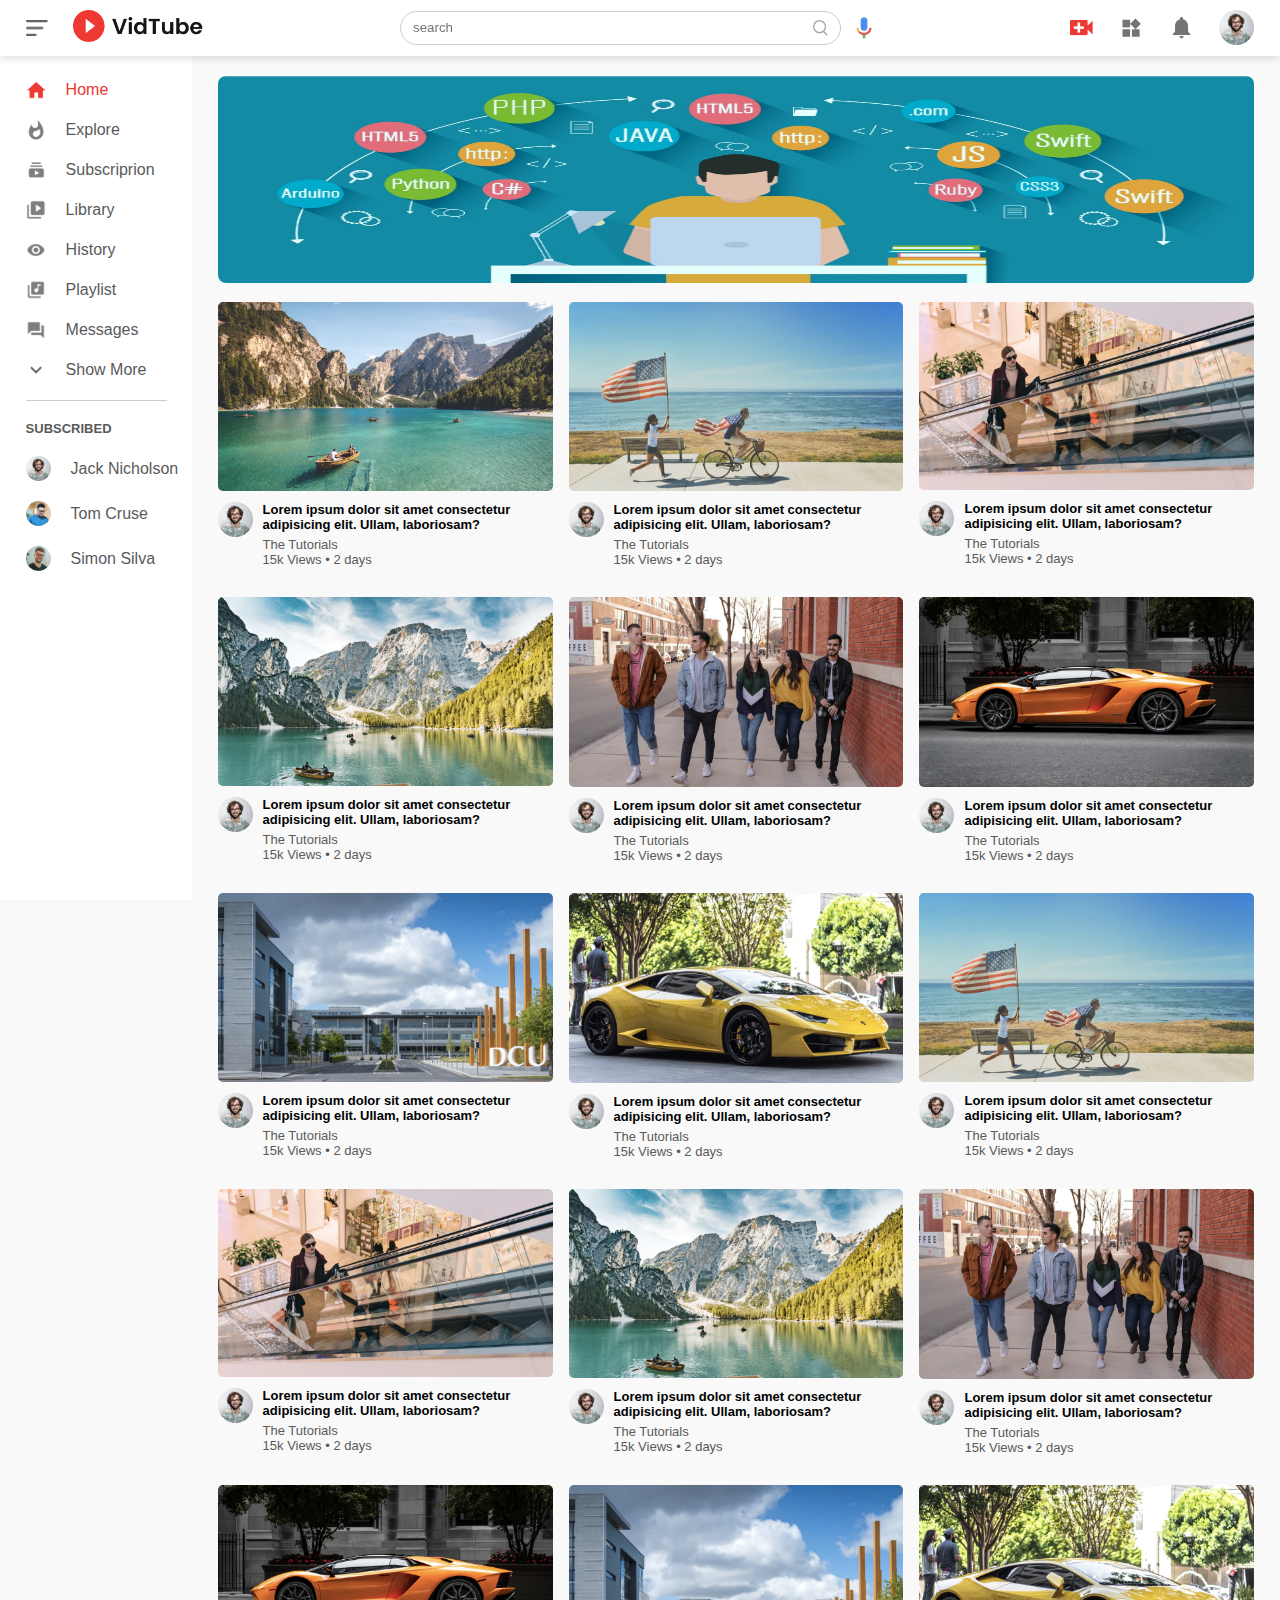
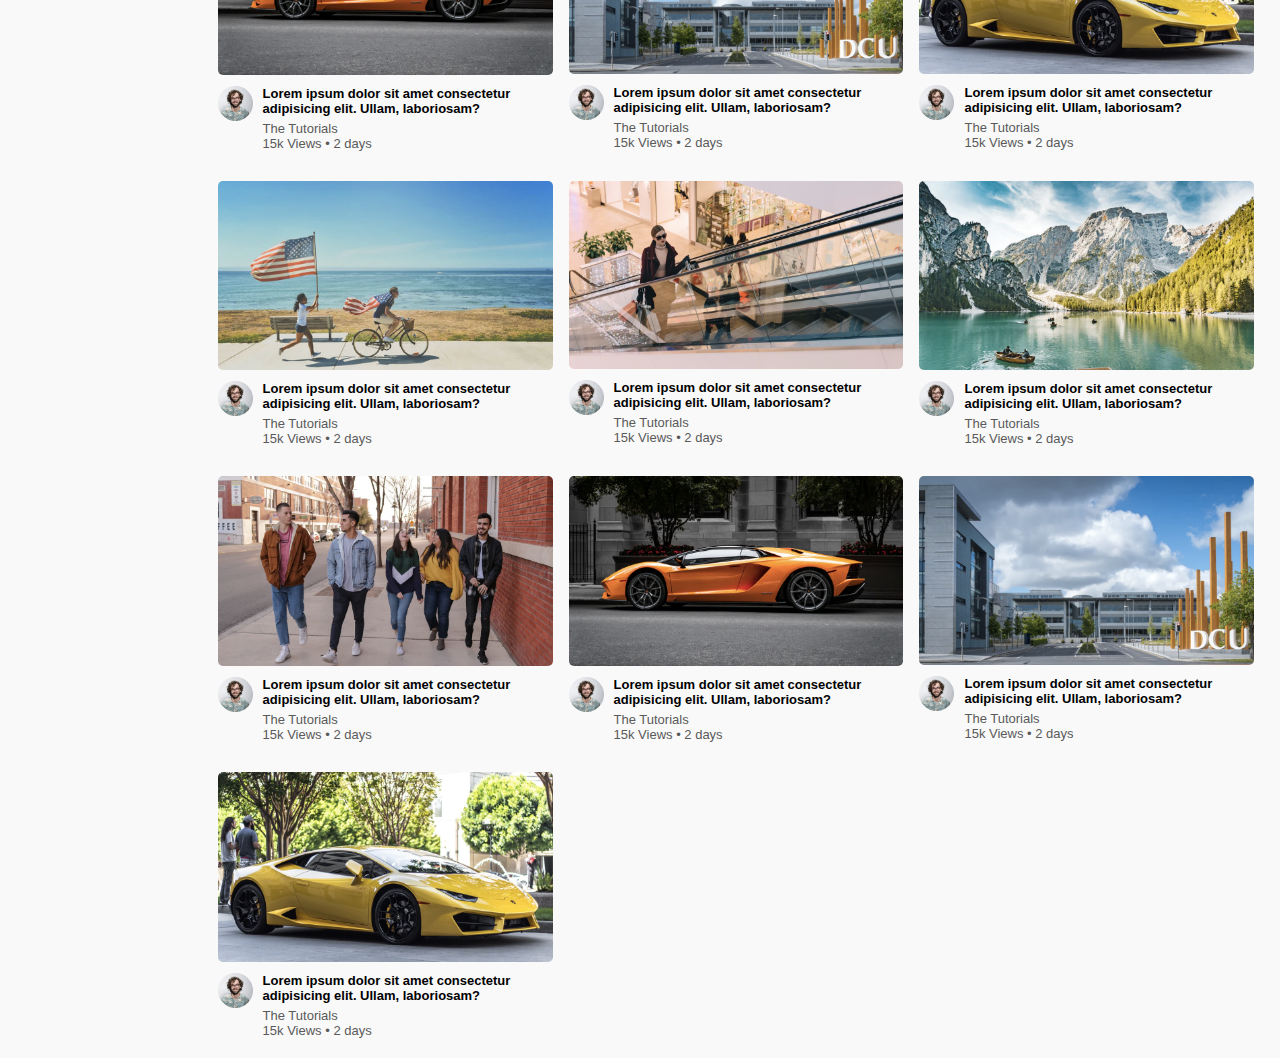
==== commit 3416f435: "increasing the video list" ====
--- a/index.html
+++ b/index.html
@@ -31,7 +31,7 @@
       <img src="./Images/upload.png" alt="">
       <img src="./Images/more.png" alt="">
       <img src="./Images/notification.png" alt="">
-      <img src="./Images/jack.png" alt="" class="user-icon">
+      <img src="./Images/Jack.png" alt="" class="user-icon">
     </div>
   </nav>
   <!-- ------------------nav section END----------------- -->
@@ -178,6 +178,161 @@
           </div>
         </div>
       </div>
+      <div class="video-list">
+        <a href=""><img src="./Images/thumbnail2.png" class="thumbnail" alt=""></a>
+        <div class="flex-div">
+          <img src="./Images/Jack.png" alt="">
+          <div class="video-info">
+            <a href="">Lorem ipsum dolor sit amet consectetur adipisicing elit. Ullam, laboriosam?</a>
+            <p>The Tutorials</p>
+            <p>15k Views &bull; 2 days</p>
+          </div>
+        </div>
+      </div>
+      <div class="video-list">
+        <a href=""><img src="./Images/thumbnail3.png" class="thumbnail" alt=""></a>
+        <div class="flex-div">
+          <img src="./Images/Jack.png" alt="">
+          <div class="video-info">
+            <a href="">Lorem ipsum dolor sit amet consectetur adipisicing elit. Ullam, laboriosam?</a>
+            <p>The Tutorials</p>
+            <p>15k Views &bull; 2 days</p>
+          </div>
+        </div>
+      </div>
+      <div class="video-list">
+        <a href=""><img src="./Images/thumbnail4.png" class="thumbnail" alt=""></a>
+        <div class="flex-div">
+          <img src="./Images/Jack.png" alt="">
+          <div class="video-info">
+            <a href="">Lorem ipsum dolor sit amet consectetur adipisicing elit. Ullam, laboriosam?</a>
+            <p>The Tutorials</p>
+            <p>15k Views &bull; 2 days</p>
+          </div>
+        </div>
+      </div>
+      <div class="video-list">
+        <a href=""><img src="./Images/thumbnail5.png" class="thumbnail" alt=""></a>
+        <div class="flex-div">
+          <img src="./Images/Jack.png" alt="">
+          <div class="video-info">
+            <a href="">Lorem ipsum dolor sit amet consectetur adipisicing elit. Ullam, laboriosam?</a>
+            <p>The Tutorials</p>
+            <p>15k Views &bull; 2 days</p>
+          </div>
+        </div>
+      </div>
+      <div class="video-list">
+        <a href=""><img src="./Images/thumbnail6.png" class="thumbnail" alt=""></a>
+        <div class="flex-div">
+          <img src="./Images/Jack.png" alt="">
+          <div class="video-info">
+            <a href="">Lorem ipsum dolor sit amet consectetur adipisicing elit. Ullam, laboriosam?</a>
+            <p>The Tutorials</p>
+            <p>15k Views &bull; 2 days</p>
+          </div>
+        </div>
+      </div>
+      <div class="video-list">
+        <a href=""><img src="./Images/thumbnail7.png" class="thumbnail" alt=""></a>
+        <div class="flex-div">
+          <img src="./Images/Jack.png" alt="">
+          <div class="video-info">
+            <a href="">Lorem ipsum dolor sit amet consectetur adipisicing elit. Ullam, laboriosam?</a>
+            <p>The Tutorials</p>
+            <p>15k Views &bull; 2 days</p>
+          </div>
+        </div>
+      </div>
+      <div class="video-list">
+        <a href=""><img src="./Images/thumbnail8.png" class="thumbnail" alt=""></a>
+        <div class="flex-div">
+          <img src="./Images/Jack.png" alt="">
+          <div class="video-info">
+            <a href="">Lorem ipsum dolor sit amet consectetur adipisicing elit. Ullam, laboriosam?</a>
+            <p>The Tutorials</p>
+            <p>15k Views &bull; 2 days</p>
+          </div>
+        </div>
+      </div>
+      <div class="video-list">
+        <a href=""><img src="./Images/thumbnail2.png" class="thumbnail" alt=""></a>
+        <div class="flex-div">
+          <img src="./Images/Jack.png" alt="">
+          <div class="video-info">
+            <a href="">Lorem ipsum dolor sit amet consectetur adipisicing elit. Ullam, laboriosam?</a>
+            <p>The Tutorials</p>
+            <p>15k Views &bull; 2 days</p>
+          </div>
+        </div>
+      </div>
+      <div class="video-list">
+        <a href=""><img src="./Images/thumbnail3.png" class="thumbnail" alt=""></a>
+        <div class="flex-div">
+          <img src="./Images/Jack.png" alt="">
+          <div class="video-info">
+            <a href="">Lorem ipsum dolor sit amet consectetur adipisicing elit. Ullam, laboriosam?</a>
+            <p>The Tutorials</p>
+            <p>15k Views &bull; 2 days</p>
+          </div>
+        </div>
+      </div>
+      <div class="video-list">
+        <a href=""><img src="./Images/thumbnail4.png" class="thumbnail" alt=""></a>
+        <div class="flex-div">
+          <img src="./Images/Jack.png" alt="">
+          <div class="video-info">
+            <a href="">Lorem ipsum dolor sit amet consectetur adipisicing elit. Ullam, laboriosam?</a>
+            <p>The Tutorials</p>
+            <p>15k Views &bull; 2 days</p>
+          </div>
+        </div>
+      </div>
+      <div class="video-list">
+        <a href=""><img src="./Images/thumbnail5.png" class="thumbnail" alt=""></a>
+        <div class="flex-div">
+          <img src="./Images/Jack.png" alt="">
+          <div class="video-info">
+            <a href="">Lorem ipsum dolor sit amet consectetur adipisicing elit. Ullam, laboriosam?</a>
+            <p>The Tutorials</p>
+            <p>15k Views &bull; 2 days</p>
+          </div>
+        </div>
+      </div>
+      <div class="video-list">
+        <a href=""><img src="./Images/thumbnail6.png" class="thumbnail" alt=""></a>
+        <div class="flex-div">
+          <img src="./Images/Jack.png" alt="">
+          <div class="video-info">
+            <a href="">Lorem ipsum dolor sit amet consectetur adipisicing elit. Ullam, laboriosam?</a>
+            <p>The Tutorials</p>
+            <p>15k Views &bull; 2 days</p>
+          </div>
+        </div>
+      </div>
+      <div class="video-list">
+        <a href=""><img src="./Images/thumbnail7.png" class="thumbnail" alt=""></a>
+        <div class="flex-div">
+          <img src="./Images/Jack.png" alt="">
+          <div class="video-info">
+            <a href="">Lorem ipsum dolor sit amet consectetur adipisicing elit. Ullam, laboriosam?</a>
+            <p>The Tutorials</p>
+            <p>15k Views &bull; 2 days</p>
+          </div>
+        </div>
+      </div>
+      <div class="video-list">
+        <a href=""><img src="./Images/thumbnail8.png" class="thumbnail" alt=""></a>
+        <div class="flex-div">
+          <img src="./Images/Jack.png" alt="">
+          <div class="video-info">
+            <a href="">Lorem ipsum dolor sit amet consectetur adipisicing elit. Ullam, laboriosam?</a>
+            <p>The Tutorials</p>
+            <p>15k Views &bull; 2 days</p>
+          </div>
+        </div>
+      </div>
+
       <!-- =========================main END ================ -->
 
     </div>
